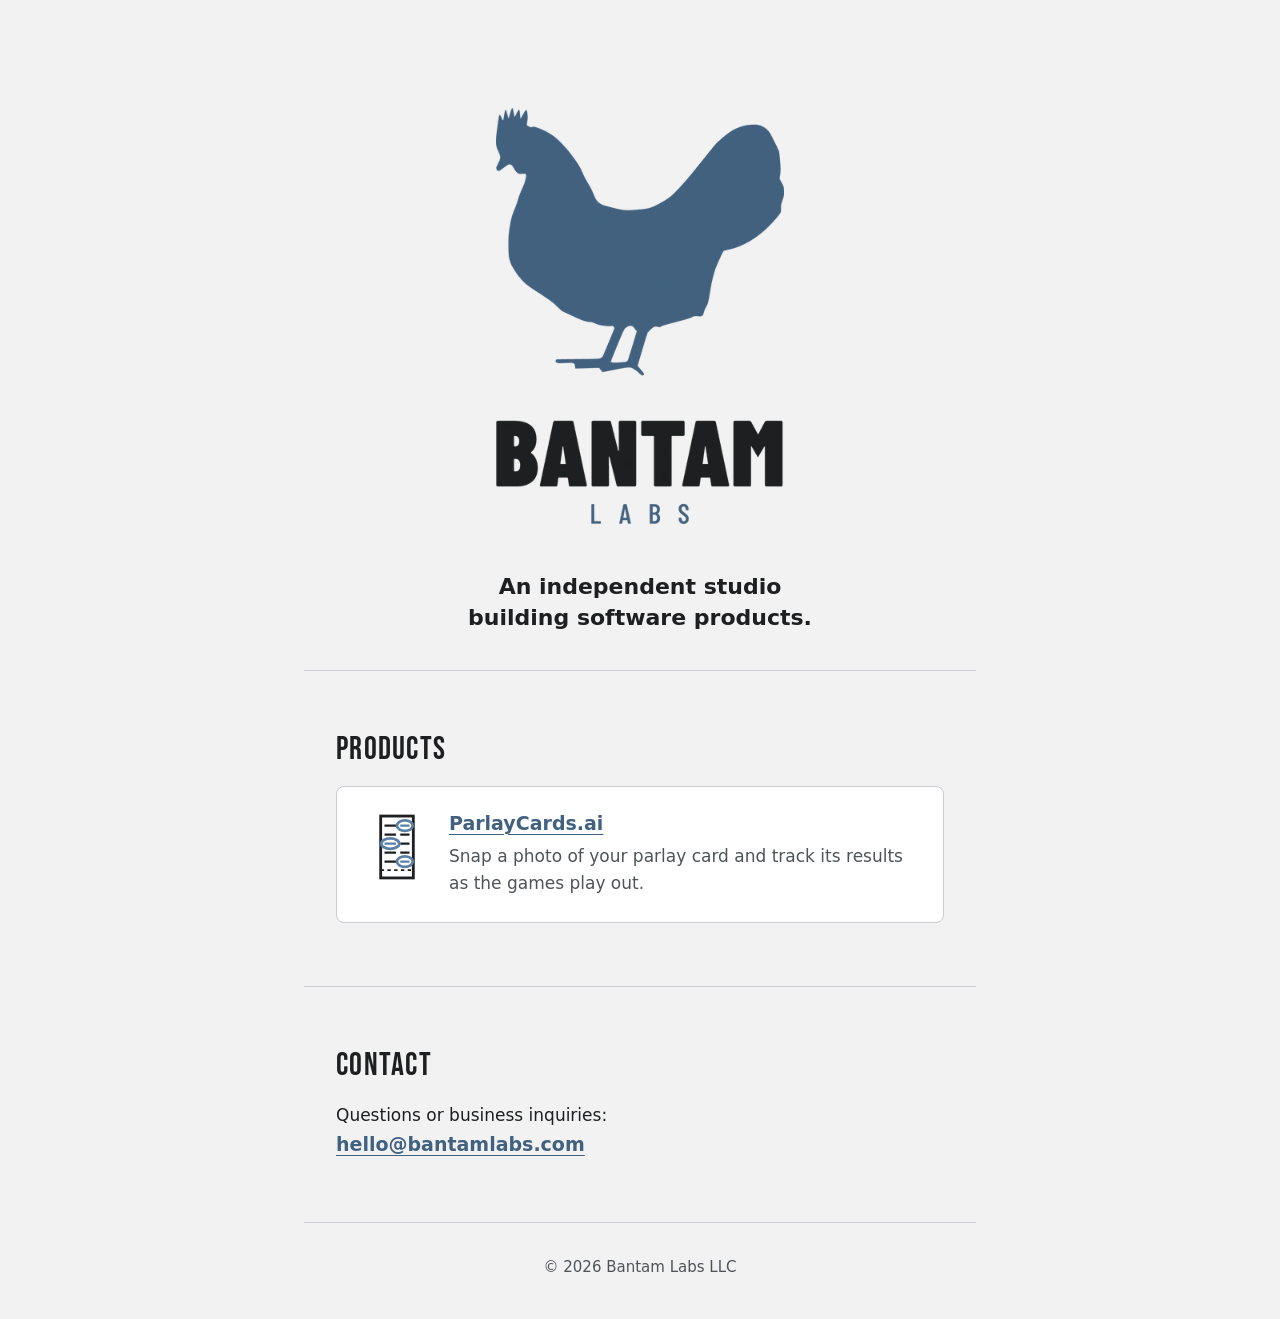
==== index.html @ 2eda645c "Initial Bantam Labs website with ParlayCards.ai product Static site for bantamlabs.com. The home pag" ====
<!DOCTYPE html>
<html lang="en">
<head>
  <meta charset="utf-8">
  <meta name="viewport" content="width=device-width, initial-scale=1">
  <title>Bantam Labs — Independent software studio</title>
  <meta name="description" content="Bantam Labs is an independent studio that designs, builds, and sells its own software products.">
  <link rel="canonical" href="https://bantamlabs.com/">
  <meta name="color-scheme" content="light dark">
  <meta name="theme-color" content="#f2f2f3" media="(prefers-color-scheme: light)">
  <meta name="theme-color" content="#1d1f20" media="(prefers-color-scheme: dark)">

  <link rel="icon" href="/favicon.ico" sizes="any">
  <link rel="icon" href="/assets/img/favicon-32.png" type="image/png" sizes="32x32">
  <link rel="apple-touch-icon" href="/assets/img/apple-touch-icon.png">

  <meta property="og:type" content="website">
  <meta property="og:site_name" content="Bantam Labs">
  <meta property="og:title" content="Bantam Labs">
  <meta property="og:description" content="An independent studio building software products.">
  <meta property="og:url" content="https://bantamlabs.com/">
  <meta property="og:image" content="https://bantamlabs.com/assets/img/og-image.png">
  <meta property="og:image:width" content="1200">
  <meta property="og:image:height" content="630">
  <meta property="og:image:alt" content="The Bantam Labs hen">
  <meta name="twitter:card" content="summary_large_image">
  <meta name="twitter:title" content="Bantam Labs">
  <meta name="twitter:description" content="An independent studio building software products.">
  <meta name="twitter:image" content="https://bantamlabs.com/assets/img/og-image.png">
  <meta name="twitter:image:alt" content="The Bantam Labs hen">

  <link rel="preload" href="/assets/fonts/bebas-neue-latin-400.woff2" as="font" type="font/woff2" crossorigin>
  <link rel="stylesheet" href="/assets/css/site.css">

  <script type="application/ld+json">
  {
    "@context": "https://schema.org",
    "@type": "Organization",
    "name": "Bantam Labs LLC",
    "url": "https://bantamlabs.com/",
    "logo": "https://bantamlabs.com/assets/img/apple-touch-icon.png",
    "email": "hello@bantamlabs.com"
  }
  </script>
</head>
<body>
  <header class="hero wrap">
    <h1>
      <picture>
        <source media="(prefers-color-scheme: dark)"
                srcset="/assets/img/logo-reversed-360.webp 360w, /assets/img/logo-reversed-720.webp 720w"
                sizes="(min-width: 524px) 288px, 55vw">
        <img class="logo"
             src="/assets/img/logo-360.webp"
             srcset="/assets/img/logo-360.webp 360w, /assets/img/logo-720.webp 720w"
             sizes="(min-width: 524px) 288px, 55vw"
             width="360" height="520"
             alt="Bantam Labs"
             fetchpriority="high">
      </picture>
    </h1>
    <p class="tagline">An independent studio building software products.</p>
  </header>

  <main>
    <section class="section wrap" aria-labelledby="products-heading">
      <h2 id="products-heading">Products</h2>
      <ul class="cards">
        <!--
          To add a product, add a card like this and remove the placeholder below:

          <li class="card">
            <h3><a href="/products/product-name/">Product Name</a></h3>
            <p>One sentence about what it does.</p>
          </li>
        -->
        <li class="card card-has-logo">
          <picture>
            <source media="(prefers-color-scheme: dark)" srcset="/assets/img/parlaycards-mark-reversed.svg">
            <img class="card-logo" src="/assets/img/parlaycards-mark.svg" width="64" height="64" alt="">
          </picture>
          <h3><a href="https://parlaycards.ai">ParlayCards.ai</a></h3>
          <p>Snap a photo of your parlay card and track its results as the games play out.</p>
        </li>
      </ul>
    </section>

    <section class="section wrap" aria-labelledby="contact-heading">
      <h2 id="contact-heading">Contact</h2>
      <p>Questions or business inquiries:</p>
      <p><a class="email" href="mailto:hello@bantamlabs.com">hello@bantamlabs.com</a></p>
    </section>
  </main>

  <footer class="site-footer wrap">
    <p>&copy; 2026 Bantam Labs LLC</p>
  </footer>
</body>
</html>
---- assets/css/site.css ----
/* Bantam Labs — site styles. Colors are taken from logo 4a. */

@font-face {
  font-family: "Bebas Neue";
  src: url("/assets/fonts/bebas-neue-latin-400.woff2") format("woff2");
  font-weight: 400;
  font-style: normal;
  font-display: swap;
}

:root {
  color-scheme: light dark;

  --bg: #f2f2f3;
  --surface: #ffffff;
  --text: #1d1f20;
  --muted: #4f5459;
  --accent: #416180;
  --border: #c9cdd1;

  --font-display: "Bebas Neue", "Arial Narrow", Impact, sans-serif;
  --font-body: system-ui, -apple-system, "Segoe UI", Roboto, "Helvetica Neue", Arial, sans-serif;

  --measure: 42rem;
  --gutter: clamp(1rem, 5vw, 2rem);
}

@media (prefers-color-scheme: dark) {
  :root {
    --bg: #1d1f20;
    --surface: #26292b;
    --text: #f2f2f3;
    --muted: #a9aeb3;
    --accent: #b5d9fd;
    --border: #3a3e41;
  }
}

*,
*::before,
*::after {
  box-sizing: border-box;
}

html {
  -webkit-text-size-adjust: 100%;
  text-size-adjust: 100%;
}

body {
  margin: 0;
  min-height: 100vh;
  display: flex;
  flex-direction: column;
  background: var(--bg);
  color: var(--text);
  font-family: var(--font-body);
  font-size: 1.0625rem;
  line-height: 1.6;
}

main {
  flex: 1;
}

img {
  display: block;
  max-width: 100%;
  height: auto;
}

a {
  color: var(--accent);
  text-decoration-thickness: 1px;
  text-underline-offset: 0.2em;
}

a:hover {
  text-decoration-thickness: 2px;
}

:focus-visible {
  outline: 3px solid var(--accent);
  outline-offset: 4px;
  border-radius: 2px;
}

.wrap {
  width: 100%;
  max-width: var(--measure);
  margin-inline: auto;
  padding-inline: var(--gutter);
}

/* Hero */

.hero {
  padding-block: clamp(3rem, 12vh, 7rem) clamp(1.25rem, 4vh, 2.5rem);
  text-align: center;
}

.hero h1 {
  margin: 0;
}

.logo {
  width: clamp(11rem, 55vw, 18rem);
  margin-inline: auto;
}

.tagline {
  margin: clamp(2rem, 6vh, 3rem) 0 0;
  font-size: clamp(1.1875rem, 1rem + 1vw, 1.375rem);
  font-weight: 600;
  line-height: 1.4;
  text-wrap: balance;
}

/* Sections */

.section {
  padding-block: clamp(2.5rem, 7vh, 4rem);
  border-top: 1px solid var(--border);
}

.section h2 {
  margin: 0 0 1.25rem;
  font-family: var(--font-display);
  font-weight: 400;
  font-size: 2rem;
  line-height: 1;
  letter-spacing: 0.04em;
}

.section p {
  margin: 0;
}

/* Products: add one <li class="card"> per product. */

.cards {
  display: grid;
  grid-template-columns: repeat(auto-fit, minmax(min(100%, 17rem), 1fr));
  gap: 1rem;
  margin: 0;
  padding: 0;
  list-style: none;
}

.card {
  display: flex;
  flex-direction: column;
  gap: 0.5rem;
  padding: 1.5rem;
  background: var(--surface);
  border: 1px solid var(--border);
  border-radius: 0.5rem;
}

/* Logo in the left column, spanning the title and description. */
.card-has-logo {
  display: grid;
  grid-template-columns: auto 1fr;
  column-gap: 1rem;
  row-gap: 0.5rem;
  align-content: start;
}

.card-has-logo picture {
  grid-row: span 2;
}

.card-logo {
  display: block;
  width: 4.5rem;
  height: 4.5rem;
}

.card h3 {
  margin: 0;
  font-size: 1.1875rem;
  line-height: 1.3;
}

.card p {
  color: var(--muted);
}

.card-placeholder {
  grid-column: 1 / -1;
  align-items: center;
  padding-block: 2.5rem;
  text-align: center;
}

.card-placeholder p {
  font-family: var(--font-display);
  font-size: 1.5rem;
  line-height: 1;
  letter-spacing: 0.08em;
}

.email {
  font-size: 1.1875rem;
  font-weight: 600;
  overflow-wrap: anywhere;
}

/* Footer */

.site-footer {
  padding-block: 2rem 2.5rem;
  border-top: 1px solid var(--border);
  color: var(--muted);
  font-size: 0.9375rem;
  text-align: center;
}

.site-footer p {
  margin: 0;
}

/* 404 */

.notfound {
  padding-block: clamp(3rem, 12vh, 7rem);
  text-align: center;
}

.notfound .logo {
  width: 7rem;
}

.notfound h1 {
  margin: 2.5rem 0 0.75rem;
  font-family: var(--font-display);
  font-weight: 400;
  font-size: clamp(2.5rem, 2rem + 3vw, 3.5rem);
  line-height: 1;
  letter-spacing: 0.03em;
}

.notfound p {
  margin: 0 0 0.5rem;
}
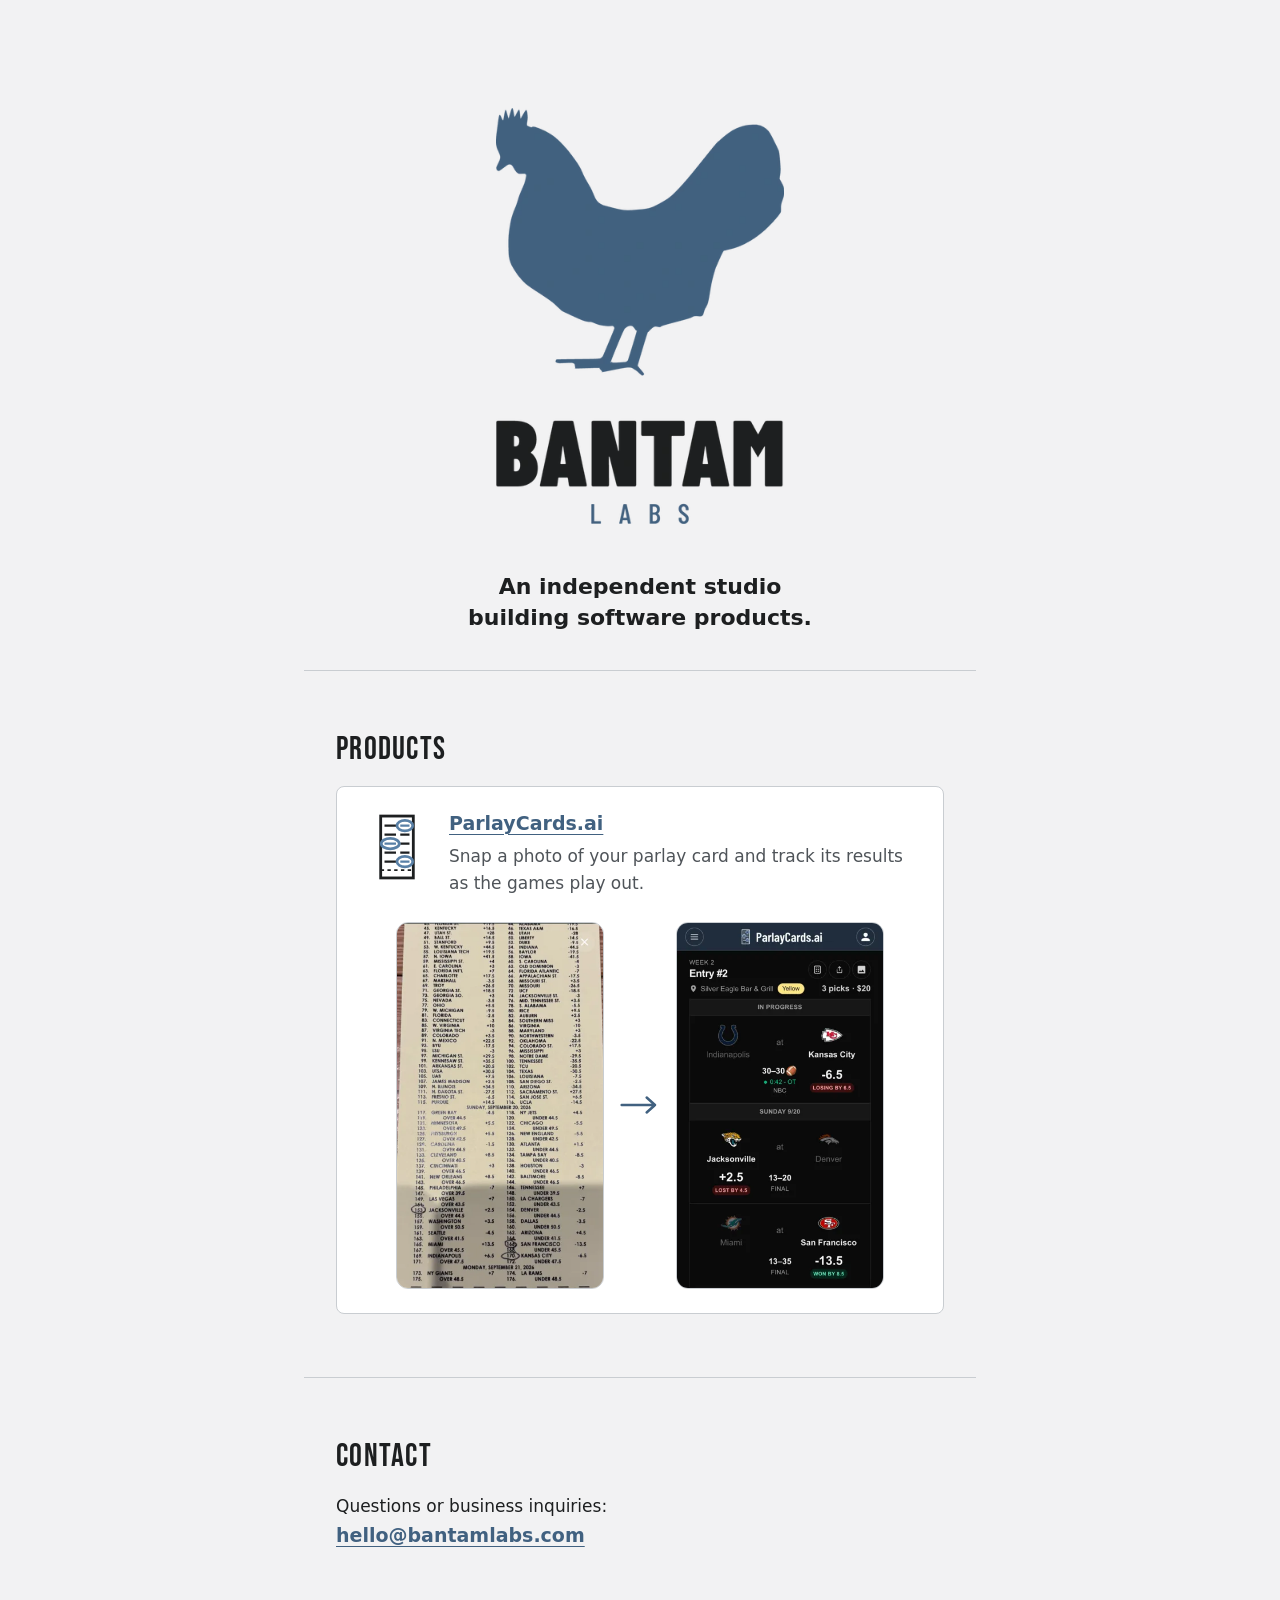
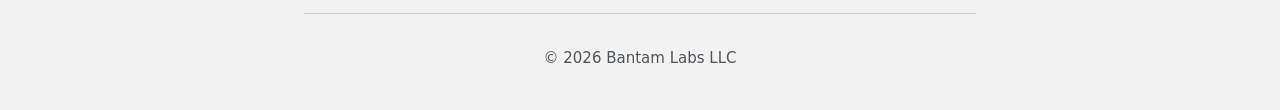
==== commit 2f99946f: "Add parlay card photo to entry screenshots on ParlayCards.ai card Co-Authored-By: Claude Opus 5.5 <n" ====
--- a/index.html
+++ b/index.html
@@ -49,7 +49,7 @@
       <picture>
         <source media="(prefers-color-scheme: dark)"
                 srcset="/assets/img/logo-reversed-360.webp 360w, /assets/img/logo-reversed-720.webp 720w"
-                sizes="(min-width: 524px) 288px, 55vw">
+                sizes="(min-width: 524px) 288px, 55vw" width="360" height="532">
         <img class="logo"
              src="/assets/img/logo-360.webp"
              srcset="/assets/img/logo-360.webp 360w, /assets/img/logo-720.webp 720w"
@@ -81,6 +81,13 @@
           </picture>
           <h3><a href="https://parlaycards.ai">ParlayCards.ai</a></h3>
           <p>Snap a photo of your parlay card and track its results as the games play out.</p>
+          <figure class="card-demo">
+            <img class="card-shot" src="/assets/img/parlaycards-photo-360.webp" srcset="/assets/img/parlaycards-photo-360.webp 360w, /assets/img/parlaycards-photo-720.webp 720w" sizes="(max-width: 36rem) 14rem, 13rem" width="360" height="638" loading="lazy" alt="Photo of a paper parlay card with picks 153, 166, and 170 circled">
+            <svg class="card-arrow" viewBox="0 0 48 24" aria-hidden="true" focusable="false">
+              <path d="M2 12h40M32 3l10 9-10 9" fill="none" stroke="currentColor" stroke-width="3" stroke-linecap="round" stroke-linejoin="round"/>
+            </svg>
+            <img class="card-shot" src="/assets/img/parlaycards-entry-360.webp" srcset="/assets/img/parlaycards-entry-360.webp 360w, /assets/img/parlaycards-entry-720.webp 720w" sizes="(max-width: 36rem) 14rem, 13rem" width="360" height="638" loading="lazy" alt="ParlayCards.ai entry screen showing those three picks with live scores and results">
+          </figure>
         </li>
       </ul>
     </section>
--- a/assets/css/site.css
+++ b/assets/css/site.css
@@ -186,6 +186,44 @@
   color: var(--muted);
 }
 
+/* Before/after screenshots: card photo → app entry. Stacks with a down arrow on narrow screens. */
+.card-demo {
+  grid-column: 1 / -1;
+  display: flex;
+  align-items: center;
+  justify-content: center;
+  gap: 1rem;
+  margin: 1rem 0 0;
+}
+
+.card-shot {
+  flex: 0 1 13rem;
+  min-width: 0;
+  border: 1px solid var(--border);
+  border-radius: 0.75rem;
+}
+
+.card-arrow {
+  flex: none;
+  width: 2.5rem;
+  color: var(--accent);
+}
+
+@media (max-width: 36rem) {
+  .card-demo {
+    flex-direction: column;
+  }
+
+  .card-shot {
+    flex: none;
+    width: min(100%, 14rem);
+  }
+
+  .card-arrow {
+    transform: rotate(90deg);
+  }
+}
+
 .card-placeholder {
   grid-column: 1 / -1;
   align-items: center;
@@ -243,3 +281,90 @@
 .notfound p {
   margin: 0 0 0.5rem;
 }
+
+/* Founder page */
+
+.page-header {
+  padding-block: clamp(2rem, 6vh, 3rem) 0;
+  text-align: center;
+}
+
+.page-header .logo {
+  width: 5rem;
+}
+
+.profile {
+  padding-block: clamp(2rem, 6vh, 3rem) clamp(2.5rem, 7vh, 4rem);
+  text-align: center;
+}
+
+.headshot {
+  width: 12rem;
+  aspect-ratio: 1;
+  margin-inline: auto;
+  border-radius: 50%;
+  border: 1px solid var(--border);
+  object-fit: cover;
+}
+
+.profile h1 {
+  margin: 1.5rem 0 0.25rem;
+  font-family: var(--font-display);
+  font-weight: 400;
+  font-size: clamp(2.5rem, 2rem + 3vw, 3.5rem);
+  line-height: 1;
+  letter-spacing: 0.03em;
+}
+
+.profile .role {
+  margin: 0;
+  color: var(--muted);
+  font-weight: 600;
+}
+
+.prose p + p {
+  margin-top: 1rem;
+}
+
+.social {
+  display: flex;
+  justify-content: center;
+  gap: 0.75rem;
+  margin: 1.5rem 0 0;
+  padding: 0;
+  list-style: none;
+}
+
+/* Icons only on narrow screens so all links stay on one row. */
+@media (max-width: 36rem) {
+  .social-label {
+    position: absolute;
+    width: 1px;
+    height: 1px;
+    overflow: hidden;
+    clip-path: inset(50%);
+    white-space: nowrap;
+  }
+}
+
+.social a {
+  display: flex;
+  align-items: center;
+  gap: 0.625rem;
+  padding: 0.75rem 1rem;
+  background: var(--surface);
+  border: 1px solid var(--border);
+  border-radius: 0.5rem;
+  font-weight: 600;
+  text-decoration: none;
+}
+
+.social a:hover {
+  border-color: var(--accent);
+}
+
+.social svg {
+  flex: none;
+  width: 1.25rem;
+  height: 1.25rem;
+}
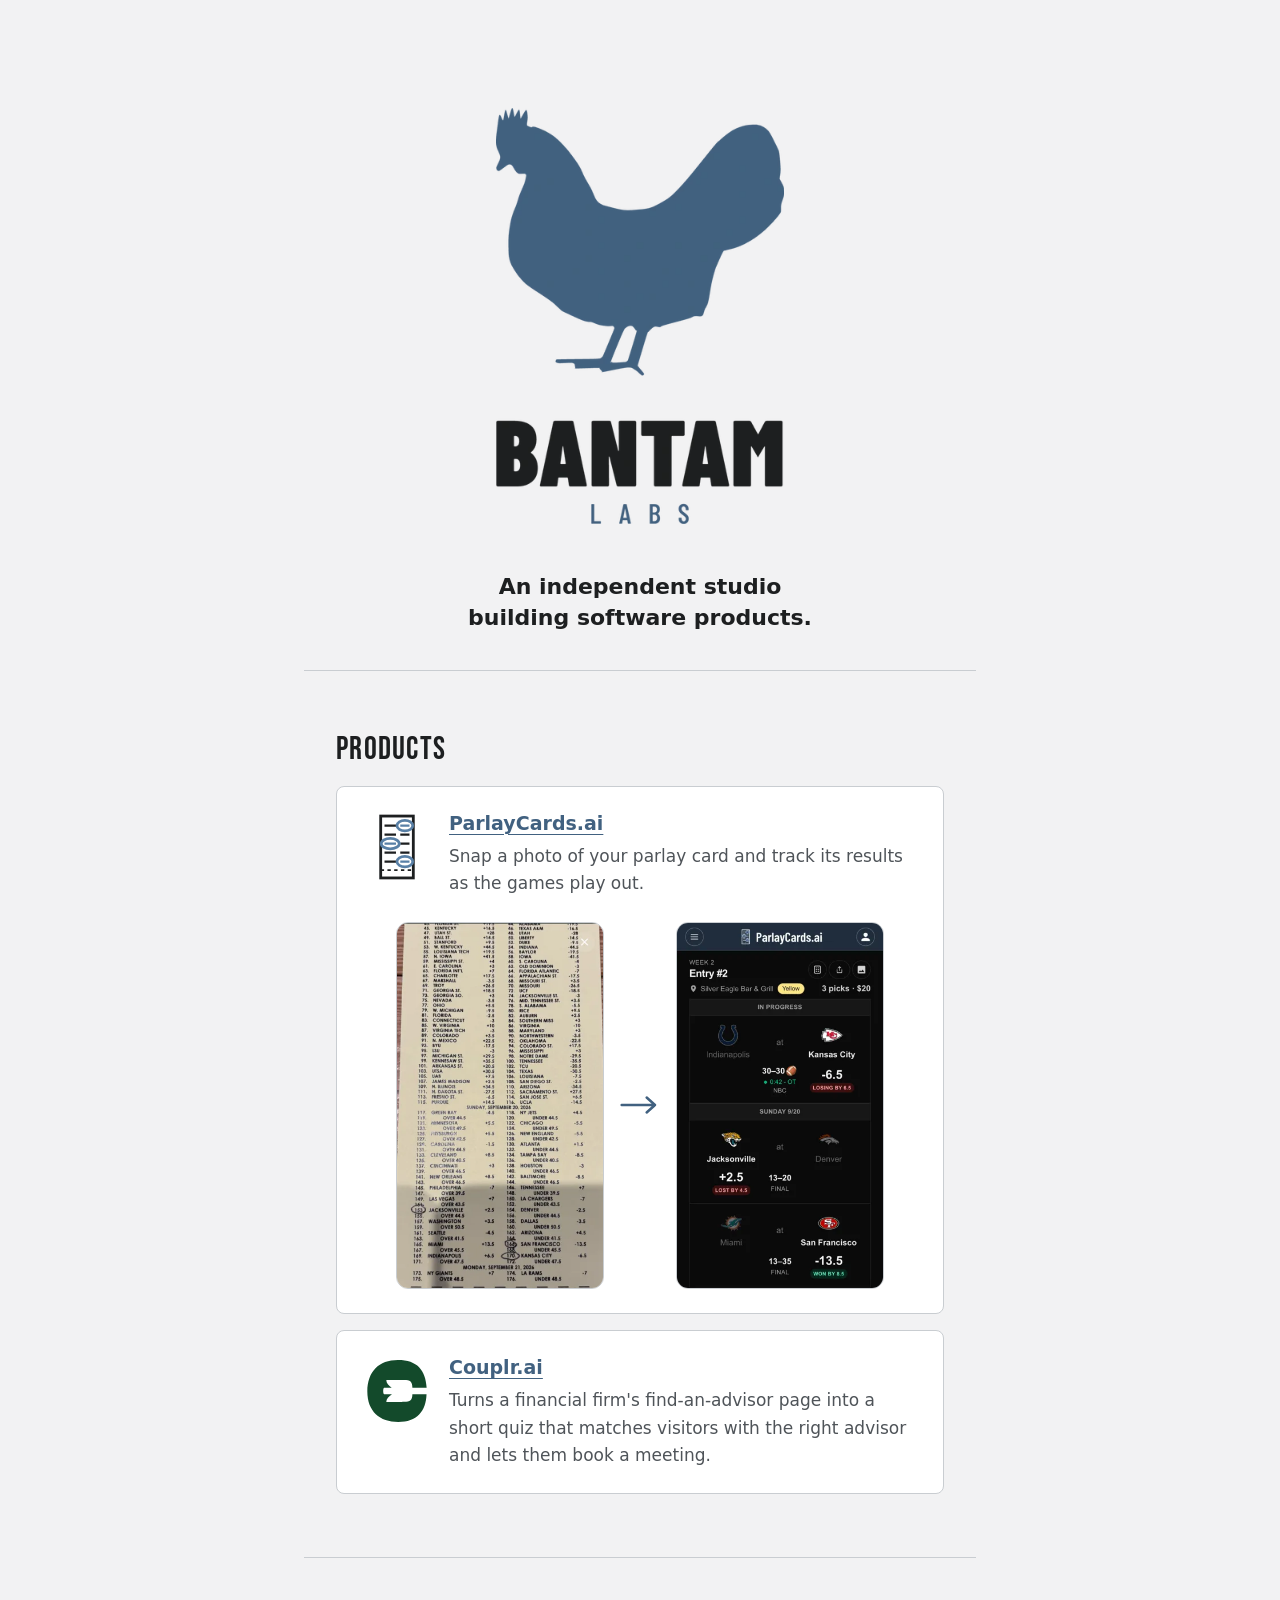
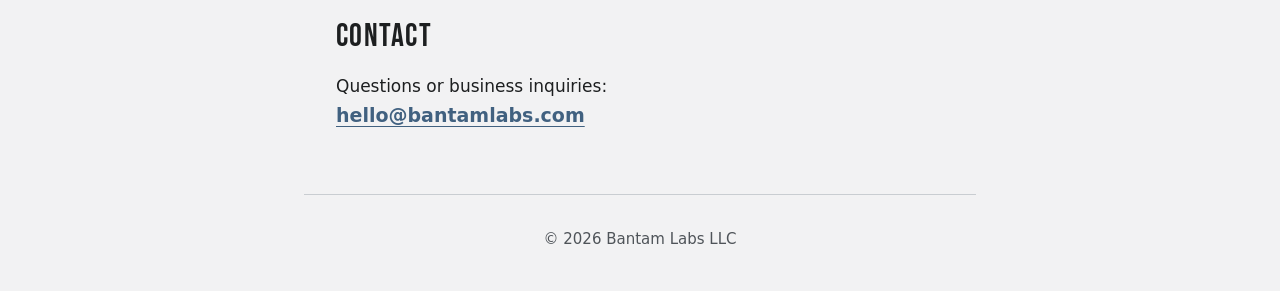
==== commit 874d5a8f: "Add Couplr.ai to the homepage below ParlayCards.ai Stack product cards in a single column so each ge" ====
--- a/index.html
+++ b/index.html
@@ -31,6 +31,7 @@
 
   <link rel="preload" href="/assets/fonts/bebas-neue-latin-400.woff2" as="font" type="font/woff2" crossorigin>
   <link rel="stylesheet" href="/assets/css/site.css">
+  <script src="/assets/js/analytics.js" defer></script>
 
   <script type="application/ld+json">
   {
@@ -89,6 +90,14 @@
             <img class="card-shot" src="/assets/img/parlaycards-entry-360.webp" srcset="/assets/img/parlaycards-entry-360.webp 360w, /assets/img/parlaycards-entry-720.webp 720w" sizes="(max-width: 36rem) 14rem, 13rem" width="360" height="638" loading="lazy" alt="ParlayCards.ai entry screen showing those three picks with live scores and results">
           </figure>
         </li>
+        <li class="card card-has-logo">
+          <picture>
+            <source media="(prefers-color-scheme: dark)" srcset="/assets/img/couplr-mark-reversed.svg">
+            <img class="card-logo" src="/assets/img/couplr-mark.svg" width="64" height="64" alt="">
+          </picture>
+          <h3><a href="https://couplr.ai">Couplr.ai</a></h3>
+          <p>Turns a financial firm's find-an-advisor page into a short quiz that matches visitors with the right advisor and lets them book a meeting.</p>
+        </li>
       </ul>
     </section>
 
--- a/assets/css/site.css
+++ b/assets/css/site.css
@@ -140,7 +140,7 @@
 
 .cards {
   display: grid;
-  grid-template-columns: repeat(auto-fit, minmax(min(100%, 17rem), 1fr));
+  grid-template-columns: 1fr;
   gap: 1rem;
   margin: 0;
   padding: 0;
@@ -298,13 +298,34 @@
   text-align: center;
 }
 
+/* Terrace photo behind the headshot; the headshot overlaps its bottom edge. */
+.banner {
+  width: 100%;
+  aspect-ratio: 3 / 1;
+  object-fit: cover;
+  border-radius: 0.5rem;
+  border: 1px solid var(--border);
+}
+
 .headshot {
+  position: relative;
   width: 12rem;
   aspect-ratio: 1;
-  margin-inline: auto;
+  margin: -6rem auto 0;
   border-radius: 50%;
-  border: 1px solid var(--border);
+  border: 0.375rem solid var(--bg);
   object-fit: cover;
+}
+
+@media (max-width: 36rem) {
+  .banner {
+    aspect-ratio: 2 / 1;
+  }
+
+  .headshot {
+    width: 9rem;
+    margin-top: -4.5rem;
+  }
 }
 
 .profile h1 {
@@ -368,3 +389,27 @@
   width: 1.25rem;
   height: 1.25rem;
 }
+
+.schedule {
+  display: inline-flex;
+  align-items: center;
+  gap: 0.625rem;
+  margin-top: 1rem;
+  padding: 0.75rem 1.25rem;
+  background: var(--accent);
+  color: var(--bg);
+  border: 1px solid var(--accent);
+  border-radius: 0.5rem;
+  font-weight: 600;
+  text-decoration: none;
+}
+
+.schedule:hover {
+  filter: brightness(1.1);
+}
+
+.schedule svg {
+  flex: none;
+  width: 1.25rem;
+  height: 1.25rem;
+}
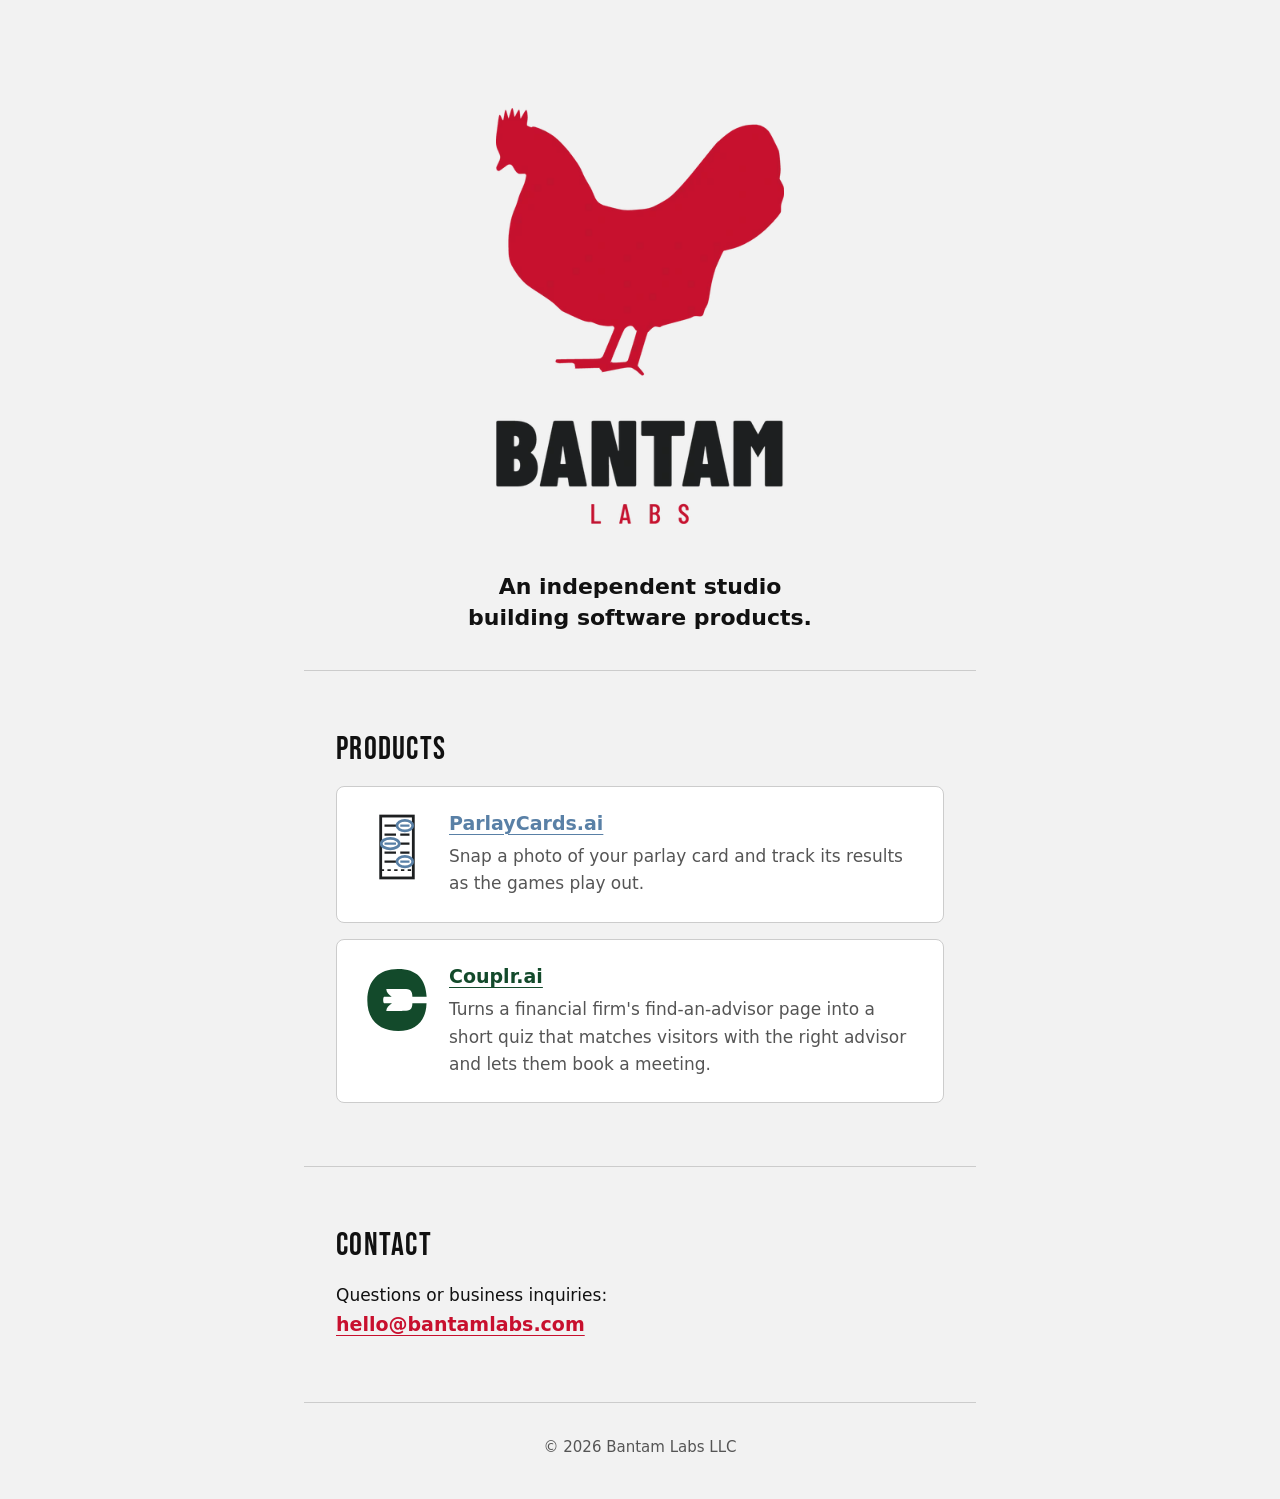
==== commit c234e8a6: "Switch to a red, grey, white and black palette - Neutral greys with a red accent (#c8102e light, #ff" ====
--- a/index.html
+++ b/index.html
@@ -7,8 +7,8 @@
   <meta name="description" content="Bantam Labs is an independent studio that designs, builds, and sells its own software products.">
   <link rel="canonical" href="https://bantamlabs.com/">
   <meta name="color-scheme" content="light dark">
-  <meta name="theme-color" content="#f2f2f3" media="(prefers-color-scheme: light)">
-  <meta name="theme-color" content="#1d1f20" media="(prefers-color-scheme: dark)">
+  <meta name="theme-color" content="#f2f2f2" media="(prefers-color-scheme: light)">
+  <meta name="theme-color" content="#292929" media="(prefers-color-scheme: dark)">
 
   <link rel="icon" href="/favicon.ico" sizes="any">
   <link rel="icon" href="/assets/img/favicon-32.png" type="image/png" sizes="32x32">
@@ -75,22 +75,15 @@
             <p>One sentence about what it does.</p>
           </li>
         -->
-        <li class="card card-has-logo">
+        <li class="card card-has-logo card-parlaycards">
           <picture>
             <source media="(prefers-color-scheme: dark)" srcset="/assets/img/parlaycards-mark-reversed.svg">
             <img class="card-logo" src="/assets/img/parlaycards-mark.svg" width="64" height="64" alt="">
           </picture>
           <h3><a href="https://parlaycards.ai">ParlayCards.ai</a></h3>
           <p>Snap a photo of your parlay card and track its results as the games play out.</p>
-          <figure class="card-demo">
-            <img class="card-shot" src="/assets/img/parlaycards-photo-360.webp" srcset="/assets/img/parlaycards-photo-360.webp 360w, /assets/img/parlaycards-photo-720.webp 720w" sizes="(max-width: 36rem) 14rem, 13rem" width="360" height="638" loading="lazy" alt="Photo of a paper parlay card with picks 153, 166, and 170 circled">
-            <svg class="card-arrow" viewBox="0 0 48 24" aria-hidden="true" focusable="false">
-              <path d="M2 12h40M32 3l10 9-10 9" fill="none" stroke="currentColor" stroke-width="3" stroke-linecap="round" stroke-linejoin="round"/>
-            </svg>
-            <img class="card-shot" src="/assets/img/parlaycards-entry-360.webp" srcset="/assets/img/parlaycards-entry-360.webp 360w, /assets/img/parlaycards-entry-720.webp 720w" sizes="(max-width: 36rem) 14rem, 13rem" width="360" height="638" loading="lazy" alt="ParlayCards.ai entry screen showing those three picks with live scores and results">
-          </figure>
         </li>
-        <li class="card card-has-logo">
+        <li class="card card-has-logo card-couplr">
           <picture>
             <source media="(prefers-color-scheme: dark)" srcset="/assets/img/couplr-mark-reversed.svg">
             <img class="card-logo" src="/assets/img/couplr-mark.svg" width="64" height="64" alt="">
--- a/assets/css/site.css
+++ b/assets/css/site.css
@@ -11,12 +11,12 @@
 :root {
   color-scheme: light dark;
 
-  --bg: #f2f2f3;
+  --bg: #f2f2f2;
   --surface: #ffffff;
-  --text: #1d1f20;
-  --muted: #4f5459;
-  --accent: #416180;
-  --border: #c9cdd1;
+  --text: #111111;
+  --muted: #555555;
+  --accent: #c8102e;
+  --border: #cccccc;
 
   --font-display: "Bebas Neue", "Arial Narrow", Impact, sans-serif;
   --font-body: system-ui, -apple-system, "Segoe UI", Roboto, "Helvetica Neue", Arial, sans-serif;
@@ -27,12 +27,12 @@
 
 @media (prefers-color-scheme: dark) {
   :root {
-    --bg: #1d1f20;
-    --surface: #26292b;
-    --text: #f2f2f3;
-    --muted: #a9aeb3;
-    --accent: #b5d9fd;
-    --border: #3a3e41;
+    --bg: #292929;
+    --surface: #333333;
+    --text: #f2f2f2;
+    --muted: #a6a6a6;
+    --accent: #ff6f73;
+    --border: #484848;
   }
 }
 
@@ -186,41 +186,22 @@
   color: var(--muted);
 }
 
-/* Before/after screenshots: card photo → app entry. Stacks with a down arrow on narrow screens. */
-.card-demo {
-  grid-column: 1 / -1;
-  display: flex;
-  align-items: center;
-  justify-content: center;
-  gap: 1rem;
-  margin: 1rem 0 0;
-}
-
-.card-shot {
-  flex: 0 1 13rem;
-  min-width: 0;
-  border: 1px solid var(--border);
-  border-radius: 0.75rem;
-}
-
-.card-arrow {
-  flex: none;
-  width: 2.5rem;
-  color: var(--accent);
-}
-
-@media (max-width: 36rem) {
-  .card-demo {
-    flex-direction: column;
-  }
-
-  .card-shot {
-    flex: none;
-    width: min(100%, 14rem);
-  }
-
-  .card-arrow {
-    transform: rotate(90deg);
+/* Product links take the color of their product's logo. */
+.card-parlaycards {
+  --accent: #5980a6;
+}
+
+.card-couplr {
+  --accent: #134a2b;
+}
+
+@media (prefers-color-scheme: dark) {
+  .card-parlaycards {
+    --accent: #94bce3;
+  }
+
+  .card-couplr {
+    --accent: #e883b9;
   }
 }
 
@@ -396,16 +377,17 @@
   gap: 0.625rem;
   margin-top: 1rem;
   padding: 0.75rem 1.25rem;
+  background: var(--text);
+  color: var(--bg);
+  border: 1px solid var(--text);
+  border-radius: 0.5rem;
+  font-weight: 600;
+  text-decoration: none;
+}
+
+.schedule:hover {
   background: var(--accent);
-  color: var(--bg);
-  border: 1px solid var(--accent);
-  border-radius: 0.5rem;
-  font-weight: 600;
-  text-decoration: none;
-}
-
-.schedule:hover {
-  filter: brightness(1.1);
+  border-color: var(--accent);
 }
 
 .schedule svg {
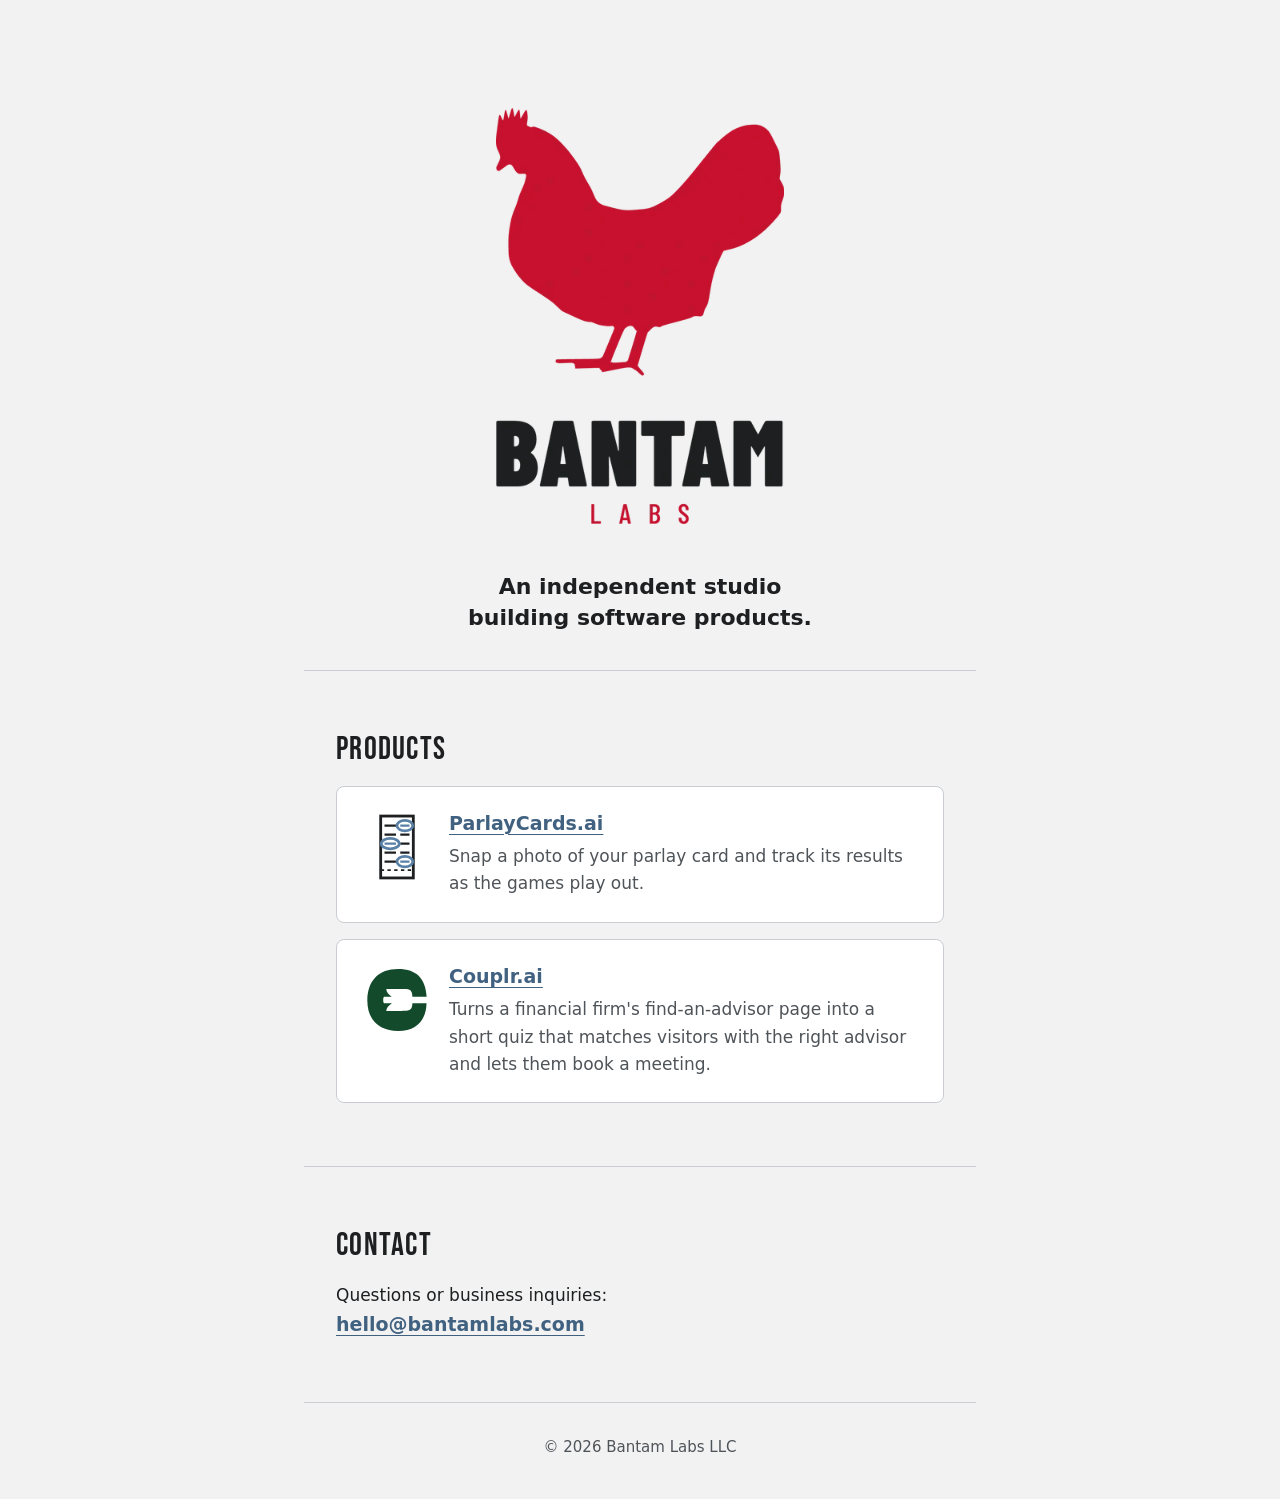
==== commit ceca649a: "Remove ParlayCards.ai screenshots from the homepage Drop the card photo → app entry figure and its n" ====
--- a/index.html
+++ b/index.html
@@ -7,8 +7,8 @@
   <meta name="description" content="Bantam Labs is an independent studio that designs, builds, and sells its own software products.">
   <link rel="canonical" href="https://bantamlabs.com/">
   <meta name="color-scheme" content="light dark">
-  <meta name="theme-color" content="#f2f2f2" media="(prefers-color-scheme: light)">
-  <meta name="theme-color" content="#292929" media="(prefers-color-scheme: dark)">
+  <meta name="theme-color" content="#f2f2f3" media="(prefers-color-scheme: light)">
+  <meta name="theme-color" content="#1d1f20" media="(prefers-color-scheme: dark)">
 
   <link rel="icon" href="/favicon.ico" sizes="any">
   <link rel="icon" href="/assets/img/favicon-32.png" type="image/png" sizes="32x32">
@@ -75,7 +75,7 @@
             <p>One sentence about what it does.</p>
           </li>
         -->
-        <li class="card card-has-logo card-parlaycards">
+        <li class="card card-has-logo">
           <picture>
             <source media="(prefers-color-scheme: dark)" srcset="/assets/img/parlaycards-mark-reversed.svg">
             <img class="card-logo" src="/assets/img/parlaycards-mark.svg" width="64" height="64" alt="">
@@ -83,7 +83,7 @@
           <h3><a href="https://parlaycards.ai">ParlayCards.ai</a></h3>
           <p>Snap a photo of your parlay card and track its results as the games play out.</p>
         </li>
-        <li class="card card-has-logo card-couplr">
+        <li class="card card-has-logo">
           <picture>
             <source media="(prefers-color-scheme: dark)" srcset="/assets/img/couplr-mark-reversed.svg">
             <img class="card-logo" src="/assets/img/couplr-mark.svg" width="64" height="64" alt="">
--- a/assets/css/site.css
+++ b/assets/css/site.css
@@ -11,12 +11,12 @@
 :root {
   color-scheme: light dark;
 
-  --bg: #f2f2f2;
+  --bg: #f2f2f3;
   --surface: #ffffff;
-  --text: #111111;
-  --muted: #555555;
-  --accent: #c8102e;
-  --border: #cccccc;
+  --text: #1d1f20;
+  --muted: #4f5459;
+  --accent: #416180;
+  --border: #c9cdd1;
 
   --font-display: "Bebas Neue", "Arial Narrow", Impact, sans-serif;
   --font-body: system-ui, -apple-system, "Segoe UI", Roboto, "Helvetica Neue", Arial, sans-serif;
@@ -27,12 +27,12 @@
 
 @media (prefers-color-scheme: dark) {
   :root {
-    --bg: #292929;
-    --surface: #333333;
-    --text: #f2f2f2;
-    --muted: #a6a6a6;
-    --accent: #ff6f73;
-    --border: #484848;
+    --bg: #1d1f20;
+    --surface: #26292b;
+    --text: #f2f2f3;
+    --muted: #a9aeb3;
+    --accent: #b5d9fd;
+    --border: #3a3e41;
   }
 }
 
@@ -184,25 +184,6 @@
 
 .card p {
   color: var(--muted);
-}
-
-/* Product links take the color of their product's logo. */
-.card-parlaycards {
-  --accent: #5980a6;
-}
-
-.card-couplr {
-  --accent: #134a2b;
-}
-
-@media (prefers-color-scheme: dark) {
-  .card-parlaycards {
-    --accent: #94bce3;
-  }
-
-  .card-couplr {
-    --accent: #e883b9;
-  }
 }
 
 .card-placeholder {
@@ -377,17 +358,16 @@
   gap: 0.625rem;
   margin-top: 1rem;
   padding: 0.75rem 1.25rem;
-  background: var(--text);
+  background: var(--accent);
   color: var(--bg);
-  border: 1px solid var(--text);
+  border: 1px solid var(--accent);
   border-radius: 0.5rem;
   font-weight: 600;
   text-decoration: none;
 }
 
 .schedule:hover {
-  background: var(--accent);
-  border-color: var(--accent);
+  filter: brightness(1.1);
 }
 
 .schedule svg {
